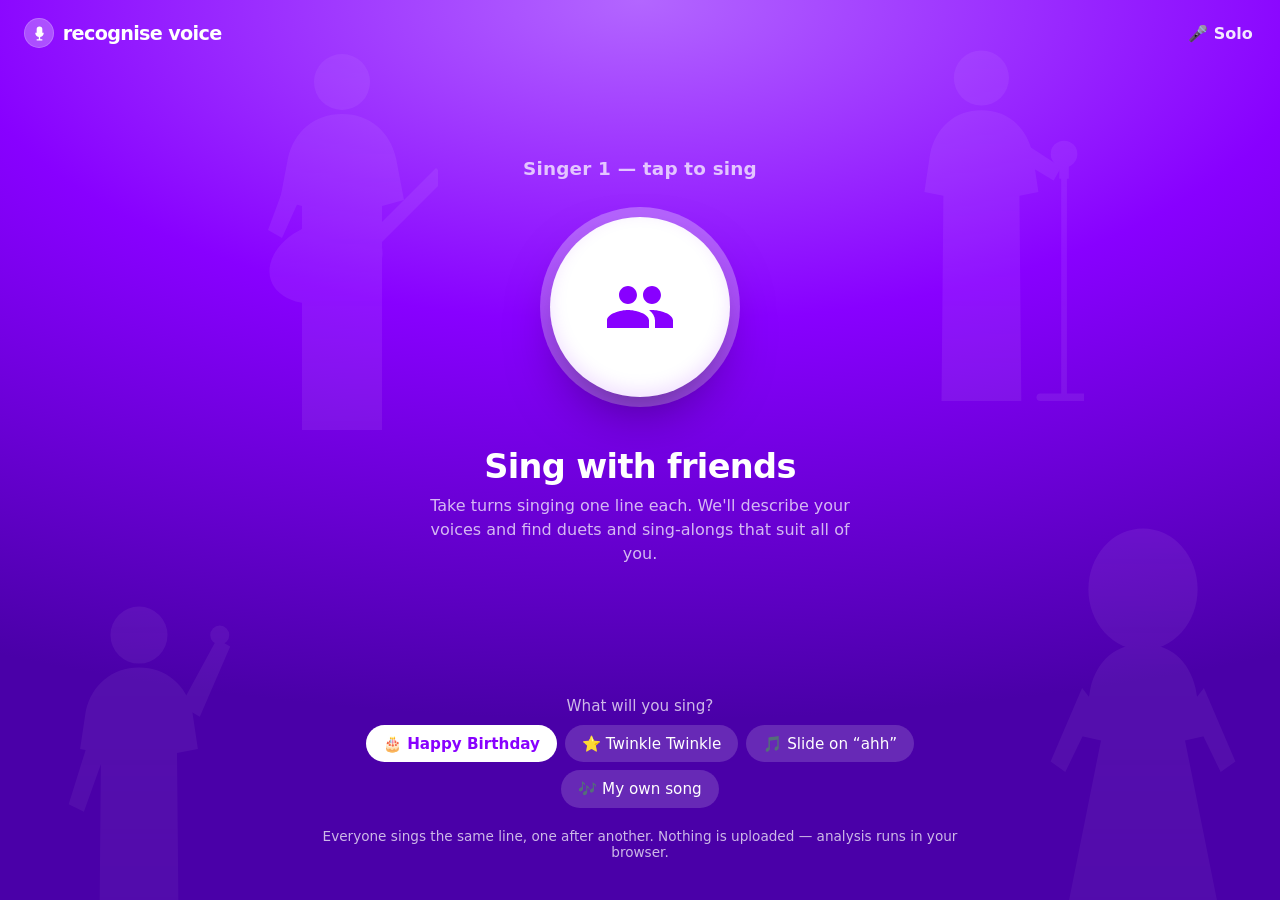
==== friends.html @ d479e7f3 "Sing with friends page, performer silhouettes and landing chat bubbles Add friends.html + friends.js" ====
<!DOCTYPE html>
<html lang="en">
<head>
  <meta charset="UTF-8" />
  <meta name="viewport" content="width=device-width, initial-scale=1.0" />
  <meta name="theme-color" content="#8800ff" />
  <title>Sing with friends — Recognise Voice</title>
  <link rel="icon" href="data:image/svg+xml,%3Csvg xmlns='http://www.w3.org/2000/svg' viewBox='0 0 64 64'%3E%3Ccircle cx='32' cy='32' r='32' fill='%238800ff'/%3E%3Cpath fill='%23fff' d='M32 38a8 8 0 0 0 8-8V18a8 8 0 1 0-16 0v12a8 8 0 0 0 8 8zm12-8a12 12 0 0 1-10 11.83V46h6v4H24v-4h6v-4.17A12 12 0 0 1 20 30h4a8 8 0 0 0 16 0h4z'/%3E%3C/svg%3E" />
  <link rel="stylesheet" href="style.css" />
</head>
<body>

  <!-- ============ INTRO / ROSTER ============ -->
  <section id="screen-intro" class="screen stage">
    <header class="topbar">
      <a class="brand" href="./" aria-label="Recognise Voice — home">
        <span class="logo" aria-hidden="true"><svg viewBox="0 0 24 24" width="17" height="17"><path fill="currentColor" d="M12 15a4 4 0 0 0 4-4V6a4 4 0 1 0-8 0v5a4 4 0 0 0 4 4zm6-4a6 6 0 0 1-5 5.92V20h3v2H8v-2h3v-3.08A6 6 0 0 1 6 11h2a4 4 0 0 0 8 0h2z"/></svg></span>
        <span class="wordmark">recognise voice</span>
      </a>
      <a class="text-btn nav-link" href="./">🎤 Solo</a>
    </header>

    <div class="stage-center">
      <p class="tap-label" id="tap-label">Singer 1 — tap to sing</p>

      <button id="start-btn" class="big-btn" type="button" aria-label="Start singing">
        <span class="ring ring-1"></span>
        <span class="ring ring-2"></span>
        <span class="core">
          <svg viewBox="0 0 24 24" width="72" height="72" aria-hidden="true">
            <path fill="currentColor" d="M16 11c1.66 0 2.99-1.34 2.99-3S17.66 5 16 5s-3 1.34-3 3 1.34 3 3 3zm-8 0c1.66 0 2.99-1.34 2.99-3S9.66 5 8 5 5 6.34 5 8s1.34 3 3 3zm0 2c-2.33 0-7 1.17-7 3.5V19h14v-2.5c0-2.33-4.67-3.5-7-3.5zm8 0c-.29 0-.62.02-.97.05 1.16.84 1.97 1.97 1.97 3.45V19h6v-2.5c0-2.33-4.67-3.5-7-3.5z"/>
          </svg>
        </span>
      </button>

      <h1>Sing with friends</h1>
      <p class="lead">Take turns singing one line each. We'll describe your voices and find duets and sing-alongs that suit all of you.</p>

      <div class="roster" id="roster"></div>
      <button id="finish-btn" class="finish-btn" type="button" hidden>Finish &amp; analyse</button>
    </div>

    <div class="stage-bottom">
      <p class="picker-label">What will you sing?</p>
      <div class="chips" id="prompt-chips">
        <button class="chip selected" data-line="Happy birthday to you, happy birthday to you…">🎂 Happy Birthday</button>
        <button class="chip" data-line="Twinkle, twinkle, little star, how I wonder what you are…">⭐ Twinkle Twinkle</button>
        <button class="chip" data-line="Sing “ahh” — start comfortable, slide up as high as feels easy, then down as low as you can.">🎵 Slide on “ahh”</button>
        <button class="chip" data-line="Sing a line from any song you love.">🎶 My own song</button>
      </div>
      <p class="hint">Everyone sings the same line, one after another. Nothing is uploaded — analysis runs in your browser.</p>
      <p id="unsupported" class="notice" hidden>Your browser doesn't support microphone recording. Try Chrome or Edge.</p>
      <p id="error" class="notice" hidden></p>
    </div>
  </section>

  <!-- ============ RECORD ============ -->
  <section id="screen-record" class="screen stage" hidden>
    <header class="topbar">
      <a class="brand" href="./" aria-label="Recognise Voice — home">
        <span class="logo" aria-hidden="true"><svg viewBox="0 0 24 24" width="17" height="17"><path fill="currentColor" d="M12 15a4 4 0 0 0 4-4V6a4 4 0 1 0-8 0v5a4 4 0 0 0 4 4zm6-4a6 6 0 0 1-5 5.92V20h3v2H8v-2h3v-3.08A6 6 0 0 1 6 11h2a4 4 0 0 0 8 0h2z"/></svg></span>
        <span class="wordmark">recognise voice</span>
      </a>
      <button id="cancel-btn" class="text-btn" type="button">Cancel</button>
    </header>

    <div class="stage-center">
      <p class="tap-label" id="record-label">Singer 1 — listening… tap to finish</p>

      <button id="stop-btn" class="big-btn listening" type="button" aria-label="Stop and save this singer">
        <span class="ring ring-1"></span>
        <span class="ring ring-2"></span>
        <span class="ring ring-3"></span>
        <span class="core">
          <span class="live-note" id="live-note">—</span>
        </span>
      </button>

      <p class="lyric" id="lyric"></p>
      <p class="timer"><span id="elapsed">0.0</span>s · stops at 15s</p>
    </div>
  </section>

  <!-- ============ RESULTS ============ -->
  <section id="screen-results" class="screen results" hidden>
    <div class="results-stage">
      <header class="topbar">
        <a class="brand" href="./" aria-label="Recognise Voice — home">
          <span class="logo" aria-hidden="true"><svg viewBox="0 0 24 24" width="17" height="17"><path fill="currentColor" d="M12 15a4 4 0 0 0 4-4V6a4 4 0 1 0-8 0v5a4 4 0 0 0 4 4zm6-4a6 6 0 0 1-5 5.92V20h3v2H8v-2h3v-3.08A6 6 0 0 1 6 11h2a4 4 0 0 0 8 0h2z"/></svg></span>
          <span class="wordmark">recognise voice</span>
        </a>
        <span class="topbar-actions">
          <button id="add-btn" class="text-btn" type="button">Add a singer</button>
          <button id="again-btn" class="text-btn" type="button">Start over</button>
        </span>
      </header>
      <div class="result-hero">
        <p class="eyebrow">Your voices together</p>
        <h1 id="group-title">—</h1>
        <p id="group-desc" class="lead"></p>
      </div>
    </div>

    <div class="sheet">
      <div class="sheet-inner">

        <section class="block">
          <h2>Your voices</h2>
          <div class="multi-range" id="multi-range"></div>
          <div class="range-labels"><span>C2</span><span>C3</span><span>C4</span><span>C5</span><span>C6</span></div>
          <div class="voice-list" id="voice-list"></div>
        </section>

        <section class="block">
          <h2>How you fit together</h2>
          <div class="fit-list" id="fit-list"></div>
        </section>

        <section class="block" id="duets-block">
          <div class="section-head">
            <h2>Duets for the two of you</h2>
          </div>
          <p class="sub">Tap the artwork for the karaoke version. Each row says who takes which part.</p>
          <div class="chart" id="duets"></div>
        </section>

        <section class="block">
          <div class="section-head">
            <h2 id="group-heading">Sing-alongs for everyone</h2>
          </div>
          <p class="sub">Songs whose melody sits comfortably in all your voices — everyone sings in their own octave.</p>
          <div class="chart" id="group-songs"></div>
        </section>

      </div>
    </div>
  </section>

  <script src="data.js"></script>
  <script src="engine.js"></script>
  <script src="friends.js"></script>
</body>
</html>
---- style.css ----
/*
 * Shazam-style UI in electric violet.
 * Shazam blue is #0088FF (hsl 208 100% 50%); we keep the same
 * saturation/lightness and rotate the hue: #8800FF (hsl 272 100% 50%).
 */
:root {
  --brand: #8800ff;
  --brand-deep: #4a00a8;
  --brand-light: #b366ff;
  --on-brand: #ffffff;
  --on-brand-muted: rgba(255, 255, 255, 0.72);
  --glass: rgba(255, 255, 255, 0.16);
  --glass-strong: rgba(255, 255, 255, 0.28);

  --sheet: #ffffff;
  --sheet-alt: #f4f0fb;
  --text: #17102b;
  --muted: #6d6486;
  --line: #e7e1f3;

  --spotify: #1db954;
  --youtube: #ff0033;
  --karaoke: #ffb400;
}

* { box-sizing: border-box; }

/* Screens are toggled with the hidden attribute; make sure it beats display rules below. */
[hidden] { display: none !important; }

html, body { margin: 0; min-height: 100%; }

body {
  font-family: -apple-system, BlinkMacSystemFont, "Segoe UI", Roboto, Inter, system-ui, sans-serif;
  color: var(--text);
  background: var(--brand);
  -webkit-font-smoothing: antialiased;
}

button { font: inherit; }

/* ---------- Stage (intro + record) ---------- */

.stage {
  min-height: 100vh;
  min-height: 100dvh;
  display: flex;
  flex-direction: column;
  color: var(--on-brand);
  background: radial-gradient(120% 80% at 50% 0%, var(--brand-light) 0%, var(--brand) 45%, var(--brand-deep) 100%);
  text-align: center;
}

.topbar {
  display: flex;
  justify-content: space-between;
  align-items: center;
  padding: 1.1rem 1.5rem;
}

.brand {
  display: inline-flex;
  align-items: center;
  gap: 0.55rem;
  color: var(--on-brand);
  text-decoration: none;
}

.brand .logo {
  width: 30px;
  height: 30px;
  border-radius: 50%;
  display: grid;
  place-items: center;
  background: var(--glass-strong);
  color: var(--on-brand);
  box-shadow: inset 0 0 0 1px rgba(255, 255, 255, 0.18);
}

.brand .wordmark {
  font-size: 1.2rem;
  font-weight: 900;
  letter-spacing: -0.035em;
  line-height: 1;
}

.text-btn {
  background: none;
  border: none;
  color: var(--on-brand);
  font-weight: 600;
  cursor: pointer;
  opacity: 0.9;
  padding: 0.4rem 0.2rem;
}

.text-btn:hover { opacity: 1; text-decoration: underline; }

.stage-center {
  flex: 1;
  display: flex;
  flex-direction: column;
  align-items: center;
  justify-content: center;
  padding: 1rem 1.5rem 2rem;
}

.tap-label {
  margin: 0 0 1.75rem;
  font-size: 1.15rem;
  font-weight: 600;
  color: var(--on-brand-muted);
  letter-spacing: 0.01em;
}

.stage h1 {
  margin: 2.5rem 0 0.5rem;
  font-size: clamp(1.6rem, 4vw, 2.1rem);
  font-weight: 800;
  letter-spacing: -0.02em;
}

.lead {
  margin: 0;
  max-width: 44ch;
  color: var(--on-brand-muted);
  font-size: 1rem;
  line-height: 1.5;
}

/* The big Shazam-style button */

.big-btn {
  position: relative;
  width: 200px;
  height: 200px;
  border: none;
  border-radius: 50%;
  background: transparent;
  cursor: pointer;
  padding: 0;
  display: grid;
  place-items: center;
  -webkit-tap-highlight-color: transparent;
}

.big-btn .core {
  position: relative;
  z-index: 2;
  width: 180px;
  height: 180px;
  border-radius: 50%;
  display: grid;
  place-items: center;
  color: var(--brand);
  background: var(--on-brand);
  box-shadow: 0 25px 60px -20px rgba(0, 0, 0, 0.55), inset 0 -6px 18px rgba(136, 0, 255, 0.12);
  transition: transform 0.15s ease;
}

.big-btn:hover .core { transform: scale(1.03); }
.big-btn:active .core { transform: scale(0.97); }
.big-btn:disabled { cursor: not-allowed; opacity: 0.6; }

.ring {
  position: absolute;
  inset: 0;
  border-radius: 50%;
  background: var(--glass);
  animation: breathe 2.6s ease-in-out infinite;
}

.ring-2 { animation-delay: 0.8s; }
.ring-3 { animation-delay: 1.6s; }

@keyframes breathe {
  0%, 100% { transform: scale(1); opacity: 0.9; }
  50% { transform: scale(1.18); opacity: 0.35; }
}

/* listening state: rings ripple outwards, core glows with volume */

.big-btn.listening .ring {
  animation: ripple 2.4s ease-out infinite;
  opacity: 0;
}

.big-btn.listening .ring-2 { animation-delay: 0.8s; }
.big-btn.listening .ring-3 { animation-delay: 1.6s; }

@keyframes ripple {
  0%   { transform: scale(0.95); opacity: 0.55; }
  100% { transform: scale(2.1); opacity: 0; }
}

.big-btn.listening .core {
  transform: scale(var(--pulse, 1));
  transition: transform 0.08s linear;
}

.live-note {
  font-size: 3.4rem;
  font-weight: 800;
  letter-spacing: -0.03em;
  color: var(--brand);
}

.lyric {
  margin: 2.5rem auto 0.5rem;
  max-width: 46ch;
  font-size: 1.1rem;
  font-style: italic;
  color: var(--on-brand-muted);
}

.timer { margin: 0; color: var(--on-brand-muted); font-variant-numeric: tabular-nums; }

/* bottom of intro stage */

.stage-bottom {
  padding: 0 1.5rem 2.5rem;
  max-width: 720px;
  margin: 0 auto;
  width: 100%;
}

.picker-label { margin: 0 0 0.6rem; color: var(--on-brand-muted); font-size: 0.95rem; }

.chips { display: flex; flex-wrap: wrap; gap: 0.5rem; justify-content: center; }

.chip {
  padding: 0.55rem 1rem;
  border-radius: 999px;
  border: 1px solid transparent;
  background: var(--glass);
  color: var(--on-brand);
  font-size: 0.95rem;
  cursor: pointer;
  transition: background 0.15s;
}

.chip:hover { background: var(--glass-strong); }
.chip.selected { background: var(--on-brand); color: var(--brand); font-weight: 700; }

.chips.dark { justify-content: flex-start; }
.chips.dark .chip { background: var(--sheet-alt); color: var(--text); cursor: default; }
.chips.dark .chip.selected { background: var(--brand); color: var(--on-brand); }

.hint { margin: 1.25rem 0 0; color: var(--on-brand-muted); font-size: 0.85rem; }

.notice {
  margin: 1rem auto 0;
  padding: 0.85rem 1rem;
  max-width: 52ch;
  background: rgba(255, 255, 255, 0.92);
  color: #a8003f;
  border-radius: 12px;
  font-weight: 600;
}

/* ---------- Results ---------- */

.results {
  min-height: 100vh;
  background: var(--sheet);
}

.results-stage {
  color: var(--on-brand);
  background: radial-gradient(120% 90% at 50% 0%, var(--brand-light) 0%, var(--brand) 45%, var(--brand-deep) 100%);
  padding-bottom: 4rem;
}

.result-hero {
  text-align: center;
  padding: 1rem 1.5rem 0;
}

.eyebrow {
  margin: 0 0 0.35rem;
  font-size: 0.75rem;
  font-weight: 700;
  letter-spacing: 0.14em;
  text-transform: uppercase;
  color: var(--on-brand-muted);
}

.result-hero h1 {
  margin: 0 0 0.6rem;
  font-size: clamp(2.4rem, 7vw, 3.6rem);
  font-weight: 800;
  letter-spacing: -0.03em;
}

.result-hero .lead { margin: 0 auto; }

.sheet {
  position: relative;
  margin-top: -2.25rem;
  background: var(--sheet);
  border-radius: 28px 28px 0 0;
  box-shadow: 0 -20px 50px -30px rgba(0, 0, 0, 0.5);
  animation: sheet-up 0.4s cubic-bezier(0.2, 0.8, 0.2, 1);
}

@keyframes sheet-up {
  from { transform: translateY(40px); opacity: 0; }
  to { transform: none; opacity: 1; }
}

.sheet-inner {
  width: min(880px, 100%);
  margin: 0 auto;
  padding: 2rem 1.5rem 5rem;
}

.block { margin-bottom: 2.75rem; }
.block h2 { margin: 0 0 1rem; font-size: 1.25rem; font-weight: 800; letter-spacing: -0.01em; }
.sub { margin: -0.5rem 0 1rem; color: var(--muted); font-size: 0.9rem; }

/* range */

.range-bar {
  position: relative;
  height: 14px;
  margin: 0.25rem 0 0.35rem;
  background: var(--sheet-alt);
  border-radius: 999px;
}

.range-fill {
  position: absolute;
  top: 0;
  bottom: 0;
  border-radius: 999px;
  background: linear-gradient(90deg, var(--brand-light), var(--brand));
}

.range-marker {
  position: absolute;
  top: -4px;
  width: 4px;
  height: 22px;
  border-radius: 2px;
  background: var(--text);
  transform: translateX(-50%);
}

.range-labels {
  display: flex;
  justify-content: space-between;
  font-size: 0.75rem;
  color: var(--muted);
}

.stats {
  display: grid;
  grid-template-columns: repeat(auto-fit, minmax(140px, 1fr));
  gap: 0.75rem;
  margin: 1.5rem 0 0;
}

.stats div { padding: 0.85rem 1rem; background: var(--sheet-alt); border-radius: 14px; }
.stats dt { font-size: 0.72rem; color: var(--muted); text-transform: uppercase; letter-spacing: 0.08em; font-weight: 700; }
.stats dd { margin: 0.25rem 0 0; font-size: 1.1rem; font-weight: 800; text-transform: capitalize; }

/* singers — Shazam-style 3D coverflow carousel */

.carousel-band {
  --card-w: 300px;
  position: relative;
  overflow: hidden;
  border-radius: 26px;
  padding: 1rem 0 1.1rem;
  color: var(--on-brand);
  background:
    radial-gradient(90% 70% at 15% 10%, rgba(255, 255, 255, 0.18), transparent 60%),
    linear-gradient(160deg, #5b2a8a 0%, #8a3d7a 45%, #c8506a 100%);
  user-select: none;
}

.carousel {
  position: relative;
  min-height: calc(var(--card-w) + 200px); /* real height is set from the card in layoutCarousel() */
  perspective: 1400px;
  touch-action: pan-y;
  cursor: grab;
}

.carousel:active { cursor: grabbing; }

.cf-item {
  position: absolute;
  top: 0;
  left: 50%;
  width: var(--card-w);
  margin-left: calc(var(--card-w) / -2);
  transform-style: preserve-3d;
  transition: transform 0.55s cubic-bezier(0.2, 0.8, 0.2, 1), opacity 0.45s ease, filter 0.45s ease;
  cursor: pointer;
}

.cf-item.active { cursor: default; }

.cf-label {
  height: 60px;
  text-align: center;
  display: flex;
  flex-direction: column;
  justify-content: flex-end;
  padding-bottom: 0.55rem;
}

.cf-label h3 {
  margin: 0;
  font-size: 0.95rem;
  font-weight: 800;
  letter-spacing: -0.01em;
  opacity: 0.75;
  transition: font-size 0.4s, opacity 0.4s;
}

.cf-label p {
  margin: 0.1rem 0 0;
  font-size: 0.8rem;
  opacity: 0.65;
}

.cf-item.active .cf-label h3 { font-size: 1.3rem; opacity: 1; }
.cf-item.active .cf-label p { font-size: 0.9rem; opacity: 0.85; }

.cf-card {
  position: relative;
  padding: 0.7rem 0.7rem 0.85rem;
  border-radius: 22px;
  background: rgba(60, 40, 70, 0.55);
  backdrop-filter: blur(12px);
  -webkit-backdrop-filter: blur(12px);
  box-shadow: 0 30px 60px -25px rgba(0, 0, 0, 0.6);
}

.cf-art {
  position: relative;
  aspect-ratio: 1;
  border-radius: 18px;
  display: grid;
  place-items: center;
  overflow: hidden;
  background: #fff;
}

.cf-art .cover {
  position: absolute;
  inset: 0;
  background: linear-gradient(135deg, var(--c1), var(--c2));
}

.cf-art .cover::after {
  /* faint waveform bars so the tile reads as "music" */
  content: "";
  position: absolute;
  inset: 0;
  background: repeating-linear-gradient(90deg, rgba(255, 255, 255, 0.18) 0 6px, transparent 6px 16px);
  mask: linear-gradient(to top, rgba(0, 0, 0, 0.9) 20%, transparent 65%);
  -webkit-mask: linear-gradient(to top, rgba(0, 0, 0, 0.9) 20%, transparent 65%);
}

.cf-art .initials {
  position: relative;
  font-size: calc(var(--card-w) * 0.34);
  font-weight: 900;
  letter-spacing: -0.04em;
  color: rgba(255, 255, 255, 0.95);
  text-shadow: 0 12px 40px rgba(0, 0, 0, 0.35);
}

.cf-name {
  margin: 0.7rem 0 0;
  font-size: min(1.45rem, calc(var(--card-w) * 0.078));
  font-weight: 800;
  letter-spacing: -0.02em;
  line-height: 1.15;
  white-space: nowrap;
  overflow: hidden;
  text-overflow: ellipsis;
}

.cf-type {
  margin: 0.15rem 0 0;
  font-size: 0.95rem;
  opacity: 0.8;
}

.cf-sub {
  margin: 0.35rem 0 0;
  font-size: 0.78rem;
  opacity: 0.6;
}

.cf-share {
  position: absolute;
  right: 1.1rem;
  top: 1.1rem;
  width: 36px;
  height: 36px;
  background: rgba(0, 0, 0, 0.35) !important;
  backdrop-filter: blur(6px);
  border-radius: 50%;
  border: none;
  background: rgba(255, 255, 255, 0.16);
  color: var(--on-brand);
  display: grid;
  place-items: center;
  cursor: pointer;
}

.cf-share:hover { background: rgba(255, 255, 255, 0.28); }

.cf-scores {
  display: grid;
  grid-template-columns: repeat(3, 1fr);
  gap: 0.3rem;
  margin-top: 0.55rem;
  padding-top: 0.5rem;
  border-top: 1px solid rgba(255, 255, 255, 0.15);
  font-size: 0.72rem;
  opacity: 0.75;
  text-align: center;
}

.cf-scores b {
  display: block;
  font-size: 0.92rem;
  font-weight: 800;
  opacity: 1;
  margin-bottom: 0.1rem;
}

.dots {
  display: flex;
  justify-content: center;
  gap: 0.5rem;
  margin-top: 0.2rem;
}

.dot {
  width: 9px;
  height: 9px;
  border-radius: 50%;
  border: none;
  padding: 0;
  background: rgba(255, 255, 255, 0.35);
  cursor: pointer;
  transition: background 0.2s, transform 0.2s;
}

.dot.active { background: #fff; transform: scale(1.25); }

.carousel-detail {
  max-width: 520px;
  margin: 0.9rem auto 0;
  padding: 0 1.25rem;
  text-align: center;
}

.carousel-detail p { margin: 0 0 0.6rem; opacity: 0.85; line-height: 1.45; font-size: 0.92rem; }

.mini-range { position: relative; height: 8px; border-radius: 999px; background: rgba(255, 255, 255, 0.18); }
.mini-range .range-fill { border-radius: 999px; }
.mini-range .singer { background: rgba(255, 255, 255, 0.55); }
.mini-range .user { height: 50%; top: 25%; background: linear-gradient(90deg, #ffd166, #ff7b9c); }

.range-key { margin: 0.35rem 0 0; font-size: 0.75rem; opacity: 0.65; }

.tag-row { display: flex; flex-wrap: wrap; gap: 0.35rem; justify-content: center; }
.tag { font-size: 0.75rem; padding: 0.25rem 0.65rem; border-radius: 999px; background: rgba(255, 255, 255, 0.16); color: var(--on-brand); }

/* songs */

.song-list { display: grid; gap: 0.75rem; }

.song-card {
  display: grid;
  grid-template-columns: 1fr auto;
  gap: 0.75rem 1rem;
  align-items: center;
  padding: 1rem 1.15rem;
  background: var(--sheet-alt);
  border-radius: 16px;
  animation: fade-in 0.25s ease;
}

.song-card.featured {
  background: linear-gradient(135deg, #fff5d6, #f4e6ff);
  border: 1px solid #ffe08a;
}

@keyframes fade-in { from { opacity: 0; transform: translateY(4px); } to { opacity: 1; transform: none; } }

.song-title { font-weight: 800; font-size: 1.05rem; }
.song-meta { color: var(--muted); font-size: 0.85rem; margin-top: 0.15rem; }

.unmatch {
  width: 34px;
  height: 34px;
  border-radius: 50%;
  border: 1px solid var(--line);
  background: #fff;
  color: var(--muted);
  cursor: pointer;
  font-size: 1rem;
}

.unmatch:hover { border-color: var(--youtube); color: var(--youtube); }

.links {
  grid-column: 1 / -1;
  display: flex;
  flex-wrap: wrap;
  gap: 0.5rem;
}

.link-btn {
  display: inline-flex;
  align-items: center;
  gap: 0.4rem;
  padding: 0.5rem 0.9rem;
  border-radius: 999px;
  font-size: 0.85rem;
  font-weight: 700;
  text-decoration: none;
  color: #fff;
}

.link-btn.spotify { background: var(--spotify); }
.link-btn.youtube { background: var(--youtube); }
.link-btn.karaoke { background: var(--karaoke); color: var(--text); }
.link-btn.big { padding: 0.75rem 1.25rem; font-size: 0.95rem; }
.link-btn.small { padding: 0.45rem 0.75rem; font-size: 0.78rem; font-weight: 700; white-space: nowrap; }
.link-btn:hover { filter: brightness(1.07); }

.song-actions { display: flex; gap: 0.6rem; margin-top: 1rem; flex-wrap: wrap; }

.pill-btn {
  padding: 0.6rem 1.15rem;
  border-radius: 999px;
  border: none;
  background: var(--brand);
  color: var(--on-brand);
  font-weight: 700;
  cursor: pointer;
}

.pill-btn.subtle { background: var(--sheet-alt); color: var(--text); }
.pill-btn:hover { filter: brightness(1.07); }

.empty { color: var(--muted); padding: 1rem; text-align: center; }

@media (max-width: 480px) {
  .big-btn { width: 170px; height: 170px; }
  .big-btn .core { width: 152px; height: 152px; }
  .live-note { font-size: 2.8rem; }
}

/* ---------- vocal fingerprint ---------- */

.dim-grid {
  display: grid;
  grid-template-columns: repeat(4, 1fr);
  gap: 0.7rem;
  margin-bottom: 1.25rem;
}

@media (max-width: 640px) {
  .dim-grid { grid-template-columns: repeat(2, 1fr); }
}

.dim-card {
  background: var(--sheet-alt);
  border-radius: 16px;
  padding: 0.9rem 1rem;
  min-height: 108px;
}

.dim-key {
  font-size: 0.72rem;
  font-weight: 800;
  letter-spacing: 0.08em;
  text-transform: uppercase;
  color: var(--brand);
}

.dim-val {
  margin-top: 0.35rem;
  font-weight: 800;
  font-size: 1rem;
  line-height: 1.3;
  overflow-wrap: anywhere;
}

.dim-hint { margin-top: 0.3rem; font-size: 0.75rem; color: var(--muted); }

.fp-list { margin: 0; }

.fp-row {
  display: grid;
  grid-template-columns: 150px 1fr;
  gap: 0.75rem;
  padding: 0.7rem 0;
  border-top: 1px solid var(--line);
}

.fp-row:last-child { border-bottom: 1px solid var(--line); }

@media (max-width: 560px) {
  .fp-row { grid-template-columns: 1fr; gap: 0.2rem; }
}

.fp-row dt {
  display: flex;
  align-items: center;
  gap: 0.5rem;
  font-weight: 800;
  font-size: 0.9rem;
}

.fp-row dd { margin: 0; color: var(--text); font-size: 0.92rem; line-height: 1.5; }
.fp-row.unmeasured dd, .fp-row.unmeasured dt { color: var(--muted); }

.conf {
  flex: none;
  width: 10px;
  height: 10px;
  border-radius: 50%;
  border: 2px solid transparent;
}

.conf-high { background: #16a34a; }
.conf-mid { background: #f59e0b; }
.conf-low { background: #ef4444; }
.conf-none { background: transparent; border-color: #c7c2d3; }

.distinguish { margin-top: 1.25rem; }
.distinguish h3 { margin: 0 0 0.5rem; font-size: 1rem; }
.distinguish ul { margin: 0; padding-left: 1.2rem; color: var(--text); font-size: 0.92rem; line-height: 1.6; }

details.raw { margin-top: 1.25rem; }
details.raw summary { cursor: pointer; font-weight: 700; color: var(--muted); font-size: 0.9rem; }
details.raw pre {
  margin-top: 0.75rem;
  max-height: 360px;
  overflow: auto;
  background: #1c1530;
  color: #e9e3f7;
  border-radius: 14px;
  padding: 1rem;
  font-size: 0.75rem;
  line-height: 1.45;
}
details.raw .pill-btn { margin-top: 0.75rem; }

/* closest match by dimension */

.dm-title { margin: 1.25rem 0 0.5rem; font-size: 1rem; }

.dim-matches { display: grid; gap: 0.4rem; }

.dm-row {
  display: grid;
  grid-template-columns: 150px 1fr;
  gap: 0.25rem 0.75rem;
  padding: 0.6rem 0.9rem;
  background: var(--sheet-alt);
  border-radius: 12px;
  font-size: 0.9rem;
}

@media (max-width: 560px) {
  .dm-row { grid-template-columns: 1fr; }
}

.dm-label { font-weight: 800; }
.dm-val { font-weight: 700; }
.dm-why { grid-column: 2; color: var(--muted); font-size: 0.8rem; }

@media (max-width: 560px) {
  .dm-why { grid-column: 1; }
}

.dm-reasons { font-size: 0.8rem !important; opacity: 0.7; margin: 0 0 0.35rem !important; }

/* ---------- songs chart (Shazam Top 200 style) ---------- */

.section-head {
  display: flex;
  align-items: baseline;
  justify-content: space-between;
  gap: 1rem;
  padding-bottom: 0.6rem;
  border-bottom: 1px solid var(--line);
  margin-bottom: 0.4rem;
}

.section-head h2 { margin: 0; }

.see-all {
  border: none;
  background: none;
  color: var(--brand);
  font-weight: 800;
  font-size: 0.85rem;
  letter-spacing: 0.06em;
  text-transform: uppercase;
  cursor: pointer;
  padding: 0.25rem 0;
}

.see-all span { font-size: 1.1rem; line-height: 0; }

.chart {
  display: grid;
  grid-template-columns: 1fr;
  column-gap: 2.5rem;
}

@media (min-width: 820px) {
  .chart { grid-template-columns: 1fr 1fr; }
}

.chart-row {
  display: grid;
  grid-template-columns: 1.4rem 64px minmax(0, 1fr) auto;
  align-items: center;
  gap: 0.75rem;
  padding: 0.85rem 0;
  border-bottom: 1px solid var(--line);
}

.rank {
  font-weight: 800;
  font-size: 1.15rem;
  text-align: center;
  color: var(--text);
}

.chart-art {
  position: relative;
  width: 64px;
  height: 64px;
  border-radius: 10px;
  overflow: hidden;
  display: grid;
  place-items: center;
}

.chart-initials {
  font-weight: 900;
  color: rgba(255, 255, 255, 0.9);
  font-size: 1.25rem;
  letter-spacing: -0.03em;
}

.play-overlay {
  position: absolute;
  inset: 0;
  display: grid;
  place-items: center;
  color: #fff;
  text-decoration: none;
}

.play-overlay::before {
  content: "";
  position: absolute;
  width: 34px;
  height: 34px;
  border-radius: 50%;
  background: rgba(0, 0, 0, 0.55);
  transition: transform 0.15s ease, background 0.15s ease;
}

.play-overlay svg { position: relative; }
.play-overlay:hover::before { transform: scale(1.1); background: var(--brand); }

.chart-info { min-width: 0; }
.chart-info .song-title,
.chart-info .song-meta {
  display: -webkit-box;
  -webkit-line-clamp: 2;
  -webkit-box-orient: vertical;
  overflow: hidden;
  line-height: 1.25;
}

.chart-info .song-title { font-weight: 800; font-size: 1rem; }
.chart-info .song-meta { color: var(--muted); font-size: 0.85rem; margin-top: 0.15rem; -webkit-line-clamp: 1; }

.chart-actions { display: flex; gap: 0.3rem; align-items: center; }

.icon-btn {
  width: 32px;
  height: 32px;
  border-radius: 50%;
  border: 1px solid var(--line);
  background: #fff;
  color: var(--muted);
  display: grid;
  place-items: center;
  cursor: pointer;
  text-decoration: none;
  font-size: 0.85rem;
  transition: background 0.15s, color 0.15s, border-color 0.15s;
}

.icon-btn:hover { color: var(--text); border-color: var(--muted); }
.icon-btn.spotify { color: #1db954; }
.icon-btn.youtube { color: #ff0000; }
.icon-btn.spotify:hover { background: #1db954; color: #fff; border-color: #1db954; }
.icon-btn.youtube:hover { background: #ff0000; color: #fff; border-color: #ff0000; }
.icon-btn.unmatch:hover { background: #fee2e2; color: #b91c1c; border-color: #fecaca; }

.pager { display: flex; align-items: center; gap: 0.5rem; }

.pager-btn {
  width: 38px;
  height: 38px;
  border-radius: 50%;
  border: none;
  background: var(--brand);
  color: var(--on-brand);
  font-size: 1.4rem;
  line-height: 1;
  cursor: pointer;
}

.pager-btn:disabled { background: #d9d4e6; cursor: default; }
.pager-label { font-size: 0.85rem; color: var(--muted); min-width: 3.5rem; text-align: center; }

/* replay */

.replay-btn {
  margin-top: 1.1rem;
  display: inline-flex;
  align-items: center;
  gap: 0.5rem;
  padding: 0.65rem 1.25rem;
  border: none;
  border-radius: 999px;
  background: var(--glass-strong);
  color: var(--on-brand);
  font-weight: 700;
  cursor: pointer;
  transition: background 0.15s;
}

.replay-btn:hover { background: rgba(255, 255, 255, 0.4); }
.replay-btn svg { flex: none; }

/* Actions sit under the title so the title always keeps full width. */
.chart-row {
  grid-template-columns: 1.4rem 64px minmax(0, 1fr);
  grid-template-rows: auto auto;
  row-gap: 0.45rem;
}

.chart-row .rank,
.chart-row .chart-art { grid-row: 1 / span 2; }
.chart-row .chart-info { grid-column: 3; align-self: end; }
.chart-row .chart-actions { grid-column: 3; align-self: start; }

/* ---------- faint performer silhouettes behind the violet stages ---------- */

.stage,
.results-stage {
  position: relative;
  isolation: isolate;
}

.stage::before,
.results-stage::before {
  content: "";
  position: absolute;
  inset: 0;
  z-index: 0;
  pointer-events: none;
  opacity: 0.075;
  background-repeat: no-repeat;
  background-image:
    url("data:image/svg+xml,%3Csvg xmlns=%22http://www.w3.org/2000/svg%22 width=%22200%22 height=%22400%22 viewBox=%220 0 200 400%22%3E%3Cg fill=%22%23fff%22%3E%3Ccircle cx=%22100%22 cy=%2258%22 r=%2230%22/%3E%3Cpath d=%22M100 92c-28 0-50 18-56 46l-6 40 22 4-2 218h84l-2-218 22-4-6-40c-6-28-28-46-56-46z%22/%3E%3Cpath d=%22M56 140l-30 96 16 8 30-84z%22/%3E%3Cpath d=%22M144 132l38-70 14 8-32 74z%22/%3E%3Ccircle cx=%22185%22 cy=%2258%22 r=%2210%22/%3E%3C/g%3E%3C/svg%3E"),
    url("data:image/svg+xml,%3Csvg xmlns=%22http://www.w3.org/2000/svg%22 width=%22200%22 height=%22400%22 viewBox=%220 0 200 400%22%3E%3Cg fill=%22%23fff%22%3E%3Cellipse cx=%22100%22 cy=%2266%22 rx=%2252%22 ry=%2258%22/%3E%3Cpath d=%22M100 118c-26 0-44 16-50 42l-8 46 18 4-38 190h156l-38-190 18-4-8-46c-6-26-24-42-50-42z%22/%3E%3Cpath d=%22M42 160l-30 70 14 10 30-62z%22/%3E%3Cpath d=%22M158 160l30 70-14 10-30-62z%22/%3E%3C/g%3E%3C/svg%3E"),
    url("data:image/svg+xml,%3Csvg xmlns=%22http://www.w3.org/2000/svg%22 width=%22200%22 height=%22400%22 viewBox=%220 0 200 400%22%3E%3Cg fill=%22%23fff%22%3E%3Ccircle cx=%22104%22 cy=%2252%22 r=%2228%22/%3E%3Cpath d=%22M104 84c-28 0-48 18-54 44l-8 42 22 6 0 224h80l0-224 22-6-8-42c-6-26-26-44-54-44z%22/%3E%3Cellipse cx=%2288%22 cy=%22232%22 rx=%2258%22 ry=%2240%22 transform=%22rotate%28-18 88 232%29%22/%3E%3Cpath d=%22M128 208l70-70 10 10-70 70z%22/%3E%3Cpath d=%22M56 130l-26 70 14 8 26-58z%22/%3E%3C/g%3E%3C/svg%3E"),
    url("data:image/svg+xml,%3Csvg xmlns=%22http://www.w3.org/2000/svg%22 width=%22200%22 height=%22400%22 viewBox=%220 0 200 400%22%3E%3Cg fill=%22%23fff%22%3E%3Ccircle cx=%2292%22 cy=%2260%22 r=%2229%22/%3E%3Cpath d=%22M92 94c-28 0-48 18-54 46l-6 40 20 4-2 216h84l-2-216 20-4-6-40c-6-28-26-46-54-46z%22/%3E%3Cpath d=%22M136 128l40 26-8 14-40-24z%22/%3E%3Crect x=%22176%22 y=%22150%22 width=%226%22 height=%22250%22/%3E%3Crect x=%22150%22 y=%22392%22 width=%2258%22 height=%228%22 rx=%224%22/%3E%3Ccircle cx=%22179%22 cy=%22140%22 r=%2214%22/%3E%3Crect x=%22174%22 y=%22150%22 width=%2210%22 height=%2216%22/%3E%3C/g%3E%3C/svg%3E");
  background-size: 190px 380px, 210px 420px, 200px 400px, 190px 380px;
  background-position: left 4% bottom -60px, right 3% bottom -40px, left 22% top 6%, right 18% top 4%;
  mask-image: linear-gradient(to bottom, rgba(0, 0, 0, 0.7), rgba(0, 0, 0, 1) 40%, rgba(0, 0, 0, 0.6));
  -webkit-mask-image: linear-gradient(to bottom, rgba(0, 0, 0, 0.7), rgba(0, 0, 0, 1) 40%, rgba(0, 0, 0, 0.6));
}

.results-stage::before {
  background-position: left 2% bottom -120px, right 2% bottom -110px, left -40px top -200px, right -40px top -200px;
}

.stage > *,
.results-stage > * {
  position: relative;
  z-index: 1;
}

@media (max-width: 640px) {
  .stage::before,
  .results-stage::before {
    background-size: 150px 300px, 165px 330px, 0 0, 0 0;
    background-position: left -30px bottom -40px, right -30px bottom -30px, 0 0, 0 0;
  }
}

/* landing-page chat bubbles */

.bubbles { position: absolute; inset: 0; pointer-events: none; z-index: 1; }

.bubble {
  position: absolute;
  max-width: 200px;
  padding: 0.55rem 0.85rem;
  border-radius: 16px;
  background: rgba(255, 255, 255, 0.16);
  color: var(--on-brand);
  font-size: 0.85rem;
  font-weight: 600;
  line-height: 1.3;
  backdrop-filter: blur(6px);
  -webkit-backdrop-filter: blur(6px);
  box-shadow: 0 10px 30px -18px rgba(0, 0, 0, 0.6);
  animation: bob 6s ease-in-out infinite;
}

.bubble::after {
  content: "";
  position: absolute;
  bottom: -6px;
  width: 12px;
  height: 12px;
  background: inherit;
  transform: rotate(45deg);
  border-radius: 2px;
}

.bubble.left::after { left: 16px; }
.bubble.right::after { right: 16px; }
.bubble.b1 { left: 7%; top: 21%; }
.bubble.b2 { right: 8%; top: 27%; animation-delay: -2s; }
.bubble.b3 { left: 12%; top: 64%; animation-delay: -4s; }
.bubble.b4 { right: 11%; top: 60%; animation-delay: -1s; }

@keyframes bob {
  0%, 100% { transform: translateY(0); }
  50% { transform: translateY(-8px); }
}

@media (max-width: 900px) {
  .bubble { font-size: 0.78rem; max-width: 150px; }
  .bubble.b1 { left: 3%; top: 13%; }
  .bubble.b2 { right: 3%; top: 19%; }
  .bubble.b3, .bubble.b4 { display: none; }
}

/* ---------- navigation ---------- */

.nav-link { text-decoration: none; }
.topbar-actions { display: inline-flex; gap: 0.9rem; align-items: center; }

/* ---------- Sing with friends ---------- */

.roster {
  display: grid;
  gap: 0.5rem;
  width: min(520px, 100%);
  margin: 1.5rem auto 0;
  text-align: left;
}

.roster-card {
  display: grid;
  grid-template-columns: 14px minmax(0, 1fr) auto;
  align-items: center;
  gap: 0.75rem;
  padding: 0.7rem 0.9rem;
  border-radius: 14px;
  background: var(--glass);
}

.roster-dot { width: 14px; height: 14px; border-radius: 50%; background: var(--singer-colour, #fff); }

.roster-name {
  width: 100%;
  border: none;
  background: transparent;
  color: var(--on-brand);
  font: inherit;
  font-weight: 800;
  padding: 0;
  border-bottom: 1px dashed rgba(255, 255, 255, 0.35);
}

.roster-name:focus { outline: none; border-bottom-color: #fff; }
.roster-meta { font-size: 0.82rem; color: var(--on-brand-muted); margin-top: 0.15rem; }
.roster-actions { display: flex; gap: 0.3rem; }

.roster-btn {
  width: 32px;
  height: 32px;
  border-radius: 50%;
  border: none;
  background: var(--glass-strong);
  color: var(--on-brand);
  cursor: pointer;
  display: grid;
  place-items: center;
}

.roster-btn:hover { background: rgba(255, 255, 255, 0.4); }

.finish-btn {
  margin-top: 1.25rem;
  padding: 0.8rem 1.6rem;
  border: none;
  border-radius: 999px;
  background: var(--on-brand);
  color: var(--brand);
  font-weight: 800;
  font-size: 1rem;
  cursor: pointer;
  box-shadow: 0 15px 35px -15px rgba(0, 0, 0, 0.5);
}

.finish-btn:disabled { opacity: 0.45; cursor: default; }

/* combined range bar: one layered lane per singer */

.multi-range { display: grid; gap: 6px; margin: 0.25rem 0 0.35rem; }
.multi-range .lane { position: relative; height: 12px; border-radius: 999px; background: var(--sheet-alt); }
.multi-range .lane .range-fill { background: var(--singer-colour, var(--brand)); }
.multi-range .lane .range-marker { background: var(--text); }

.voice-list { display: grid; gap: 0.7rem; margin-top: 1rem; }

.voice-card {
  display: grid;
  grid-template-columns: 44px minmax(0, 1fr) auto;
  gap: 0.85rem;
  align-items: start;
  padding: 0.9rem 1rem;
  border-radius: 16px;
  background: var(--sheet-alt);
}

.voice-avatar {
  width: 44px;
  height: 44px;
  border-radius: 50%;
  display: grid;
  place-items: center;
  font-weight: 800;
  color: #fff;
  background: var(--singer-colour, var(--brand));
  text-shadow: 0 1px 2px rgba(0, 0, 0, 0.25);
}

.voice-card h3 { margin: 0; font-size: 1rem; }
.voice-card .voice-type { color: var(--brand); font-weight: 700; font-size: 0.85rem; }
.voice-card p { margin: 0.35rem 0 0; font-size: 0.9rem; line-height: 1.45; color: var(--text); }

.voice-replay {
  width: 36px;
  height: 36px;
  border-radius: 50%;
  border: 1px solid var(--line);
  background: #fff;
  color: var(--brand);
  cursor: pointer;
  display: grid;
  place-items: center;
}

.fit-list { display: grid; gap: 0.5rem; }

.fit-row {
  display: grid;
  grid-template-columns: 28px minmax(0, 1fr);
  gap: 0.75rem;
  align-items: start;
  padding: 0.75rem 0.9rem;
  border-radius: 12px;
  background: var(--sheet-alt);
  font-size: 0.92rem;
  line-height: 1.45;
}

.fit-row .fit-icon { font-size: 1.2rem; line-height: 1.3; }

.part-tags { display: flex; flex-wrap: wrap; gap: 0.3rem; margin-top: 0.3rem; }

.part-tag {
  display: inline-flex;
  align-items: center;
  gap: 0.35rem;
  font-size: 0.75rem;
  padding: 0.15rem 0.55rem;
  border-radius: 999px;
  background: #fff;
  border: 1px solid var(--line);
  color: var(--muted);
}

.part-tag i { width: 8px; height: 8px; border-radius: 50%; background: var(--singer-colour, var(--brand)); }

.fit-pill {
  font-size: 0.75rem;
  font-weight: 800;
  color: var(--brand);
  white-space: nowrap;
}

.chart-info .song-meta.wrap { white-space: normal; -webkit-line-clamp: 2; }
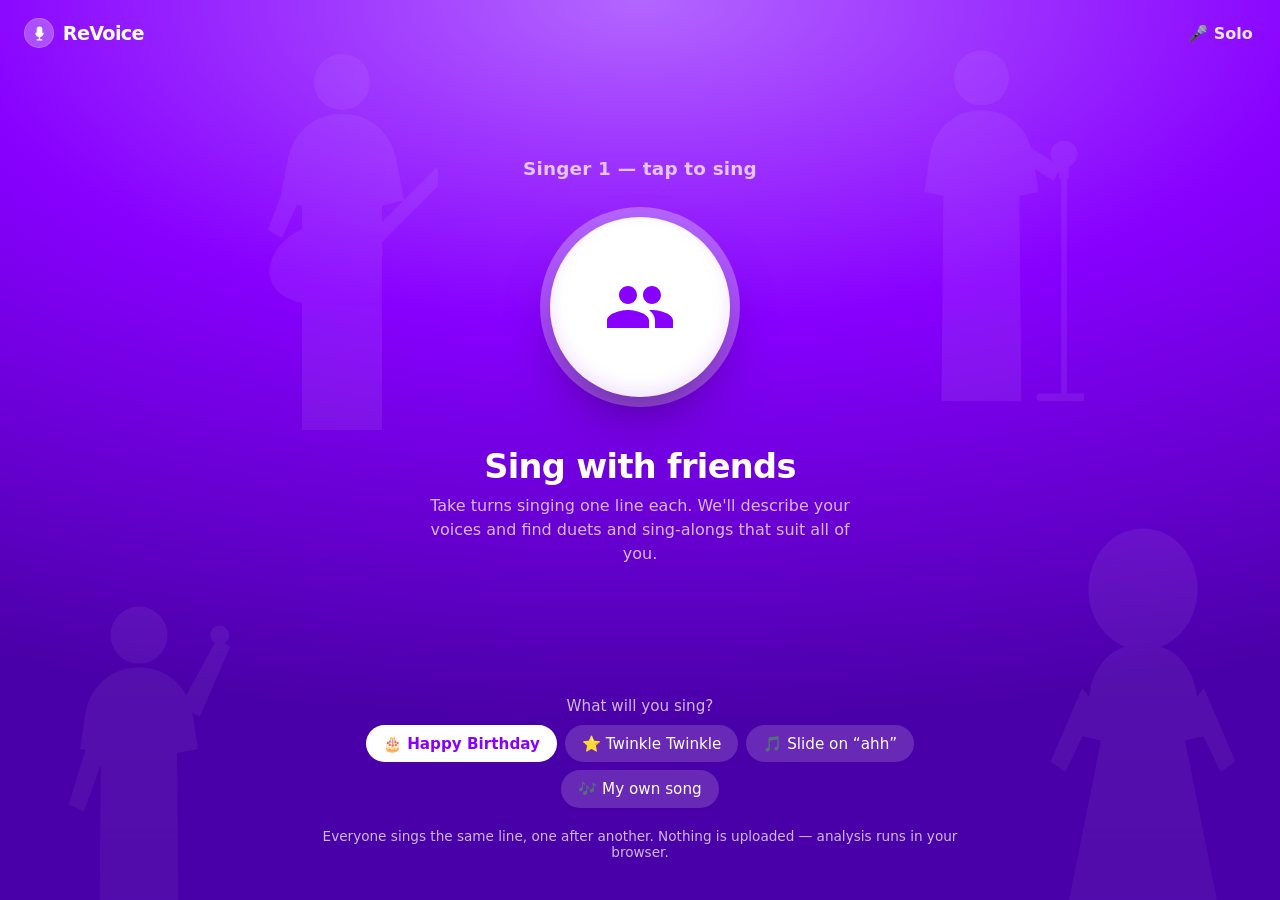
==== commit 0eb99191: "Rename the site to ReVoice Co-Authored-By: Claude Fable 5.1 <noreply@anthropic.com> Claude-Session: " ====
--- a/friends.html
+++ b/friends.html
@@ -4,7 +4,7 @@
   <meta charset="UTF-8" />
   <meta name="viewport" content="width=device-width, initial-scale=1.0" />
   <meta name="theme-color" content="#8800ff" />
-  <title>Sing with friends — Recognise Voice</title>
+  <title>Sing with friends — ReVoice</title>
   <link rel="icon" href="data:image/svg+xml,%3Csvg xmlns='http://www.w3.org/2000/svg' viewBox='0 0 64 64'%3E%3Ccircle cx='32' cy='32' r='32' fill='%238800ff'/%3E%3Cpath fill='%23fff' d='M32 38a8 8 0 0 0 8-8V18a8 8 0 1 0-16 0v12a8 8 0 0 0 8 8zm12-8a12 12 0 0 1-10 11.83V46h6v4H24v-4h6v-4.17A12 12 0 0 1 20 30h4a8 8 0 0 0 16 0h4z'/%3E%3C/svg%3E" />
   <link rel="stylesheet" href="style.css" />
 </head>
@@ -13,9 +13,9 @@
   <!-- ============ INTRO / ROSTER ============ -->
   <section id="screen-intro" class="screen stage">
     <header class="topbar">
-      <a class="brand" href="./" aria-label="Recognise Voice — home">
+      <a class="brand" href="./" aria-label="ReVoice — home">
         <span class="logo" aria-hidden="true"><svg viewBox="0 0 24 24" width="17" height="17"><path fill="currentColor" d="M12 15a4 4 0 0 0 4-4V6a4 4 0 1 0-8 0v5a4 4 0 0 0 4 4zm6-4a6 6 0 0 1-5 5.92V20h3v2H8v-2h3v-3.08A6 6 0 0 1 6 11h2a4 4 0 0 0 8 0h2z"/></svg></span>
-        <span class="wordmark">recognise voice</span>
+        <span class="wordmark">ReVoice</span>
       </a>
       <a class="text-btn nav-link" href="./">🎤 Solo</a>
     </header>
@@ -57,9 +57,9 @@
   <!-- ============ RECORD ============ -->
   <section id="screen-record" class="screen stage" hidden>
     <header class="topbar">
-      <a class="brand" href="./" aria-label="Recognise Voice — home">
+      <a class="brand" href="./" aria-label="ReVoice — home">
         <span class="logo" aria-hidden="true"><svg viewBox="0 0 24 24" width="17" height="17"><path fill="currentColor" d="M12 15a4 4 0 0 0 4-4V6a4 4 0 1 0-8 0v5a4 4 0 0 0 4 4zm6-4a6 6 0 0 1-5 5.92V20h3v2H8v-2h3v-3.08A6 6 0 0 1 6 11h2a4 4 0 0 0 8 0h2z"/></svg></span>
-        <span class="wordmark">recognise voice</span>
+        <span class="wordmark">ReVoice</span>
       </a>
       <button id="cancel-btn" class="text-btn" type="button">Cancel</button>
     </header>
@@ -85,9 +85,9 @@
   <section id="screen-results" class="screen results" hidden>
     <div class="results-stage">
       <header class="topbar">
-        <a class="brand" href="./" aria-label="Recognise Voice — home">
+        <a class="brand" href="./" aria-label="ReVoice — home">
           <span class="logo" aria-hidden="true"><svg viewBox="0 0 24 24" width="17" height="17"><path fill="currentColor" d="M12 15a4 4 0 0 0 4-4V6a4 4 0 1 0-8 0v5a4 4 0 0 0 4 4zm6-4a6 6 0 0 1-5 5.92V20h3v2H8v-2h3v-3.08A6 6 0 0 1 6 11h2a4 4 0 0 0 8 0h2z"/></svg></span>
-          <span class="wordmark">recognise voice</span>
+          <span class="wordmark">ReVoice</span>
         </a>
         <span class="topbar-actions">
           <button id="add-btn" class="text-btn" type="button">Add a singer</button>
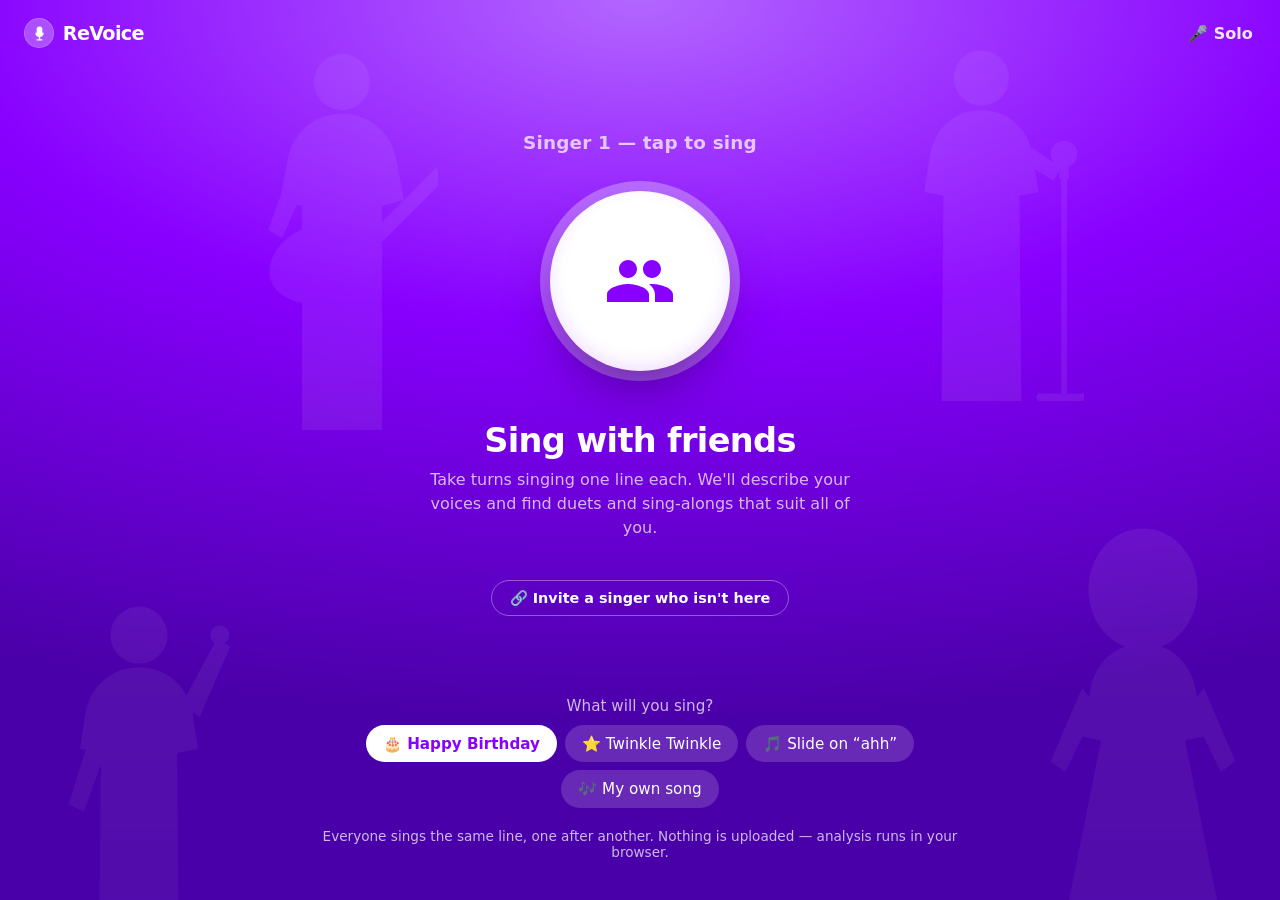
==== commit 9d448f75: "Invite absent singers by link; honest 'what stands out'; unified karaoke icon Sing with friends: an " ====
--- a/friends.html
+++ b/friends.html
@@ -33,11 +33,28 @@
         </span>
       </button>
 
-      <h1>Sing with friends</h1>
-      <p class="lead">Take turns singing one line each. We'll describe your voices and find duets and sing-alongs that suit all of you.</p>
+      <h1 id="intro-title">Sing with friends</h1>
+      <p class="lead" id="intro-lead">Take turns singing one line each. We'll describe your voices and find duets and sing-alongs that suit all of you.</p>
 
       <div class="roster" id="roster"></div>
       <button id="finish-btn" class="finish-btn" type="button" hidden>Finish &amp; analyse</button>
+      <button id="invite-btn" class="ghost-btn" type="button">🔗 Invite a singer who isn't here</button>
+      <p id="notice" class="toast" hidden></p>
+
+      <div id="invite-panel" class="invite-panel" hidden>
+        <div id="invite-result" hidden>
+          <div class="invite-voice">
+            <span class="voice-avatar" id="invite-avatar">?</span>
+            <div>
+              <input id="invite-name" class="roster-name" type="text" maxlength="24" placeholder="Your name" aria-label="Your name" />
+              <div class="roster-meta" id="invite-meta"></div>
+            </div>
+          </div>
+          <p id="invite-desc" class="invite-desc"></p>
+          <button id="send-voice-btn" class="finish-btn" type="button">Send my voice back</button>
+          <p class="hint">The link carries only your analysed voice profile — not the recording.</p>
+        </div>
+      </div>
     </div>
 
     <div class="stage-bottom">
--- a/style.css
+++ b/style.css
@@ -1222,3 +1222,53 @@
 }
 
 .chart-info .song-meta.wrap { white-space: normal; -webkit-line-clamp: 2; }
+
+/* invite flow */
+
+.ghost-btn {
+  margin-top: 1rem;
+  padding: 0.55rem 1.1rem;
+  border: 1px solid rgba(255, 255, 255, 0.35);
+  border-radius: 999px;
+  background: transparent;
+  color: var(--on-brand);
+  font-weight: 600;
+  font-size: 0.9rem;
+  cursor: pointer;
+}
+
+.ghost-btn:hover { background: var(--glass); }
+
+.toast {
+  margin: 0.9rem auto 0;
+  max-width: 46ch;
+  padding: 0.6rem 0.9rem;
+  border-radius: 12px;
+  background: var(--glass-strong);
+  color: var(--on-brand);
+  font-size: 0.88rem;
+  line-height: 1.4;
+}
+
+.invite-panel {
+  width: min(520px, 100%);
+  margin: 1.5rem auto 0;
+  text-align: left;
+}
+
+.invite-voice {
+  display: grid;
+  grid-template-columns: 44px minmax(0, 1fr);
+  gap: 0.85rem;
+  align-items: center;
+  padding: 0.9rem 1rem;
+  border-radius: 16px;
+  background: var(--glass);
+}
+
+.invite-voice .voice-avatar { color: var(--brand); background: var(--on-brand); text-shadow: none; }
+.invite-desc { margin: 0.9rem 0 0.25rem; color: var(--on-brand-muted); font-size: 0.95rem; line-height: 1.5; }
+.invite-panel .finish-btn { margin-top: 0.9rem; }
+.invite-panel .hint { margin-top: 0.5rem; text-align: center; }
+
+.link-btn svg { vertical-align: -3px; margin-right: 0.2rem; }
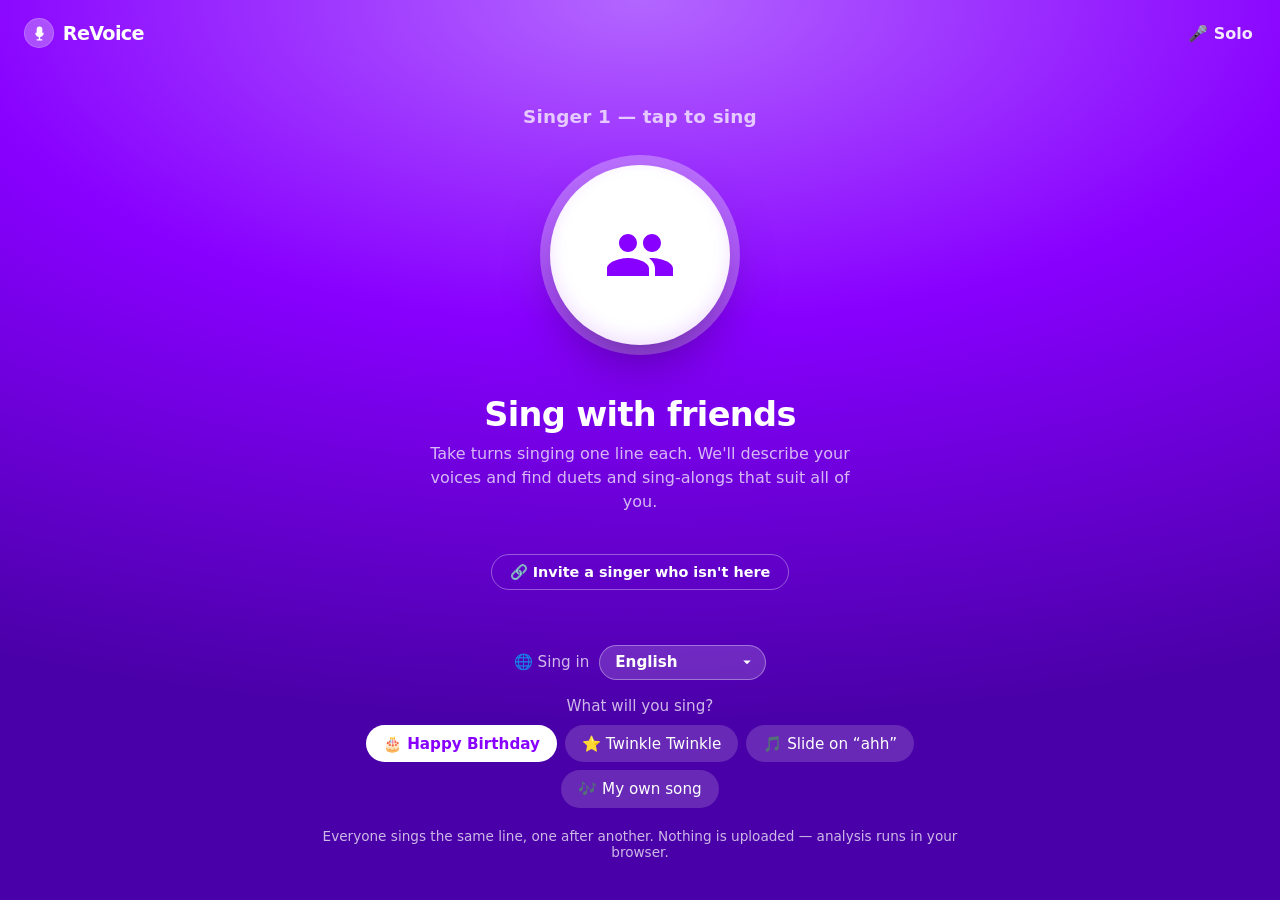
==== commit a4ef8d51: "Choose the language you sing in Add a Sing-in language picker (10 languages or any) on both pages, r" ====
--- a/friends.html
+++ b/friends.html
@@ -58,6 +58,10 @@
     </div>
 
     <div class="stage-bottom">
+      <div class="lang-row">
+        <label for="lang-select">🌐 Sing in</label>
+        <select id="lang-select" class="lang-select" aria-label="Language to sing in"></select>
+      </div>
       <p class="picker-label">What will you sing?</p>
       <div class="chips" id="prompt-chips">
         <button class="chip selected" data-line="Happy birthday to you, happy birthday to you…">🎂 Happy Birthday</button>
@@ -137,7 +141,7 @@
           <div class="section-head">
             <h2>Duets for the two of you</h2>
           </div>
-          <p class="sub">Tap the artwork for the karaoke version. Each row says who takes which part.</p>
+          <p class="sub" id="duets-sub">Tap the artwork for the karaoke version. Each row says who takes which part.</p>
           <div class="chart" id="duets"></div>
         </section>
 
@@ -145,7 +149,7 @@
           <div class="section-head">
             <h2 id="group-heading">Sing-alongs for everyone</h2>
           </div>
-          <p class="sub">Songs whose melody sits comfortably in all your voices — everyone sings in their own octave.</p>
+          <p class="sub" id="group-sub">Songs whose melody sits comfortably in all your voices — everyone sings in their own octave.</p>
           <div class="chart" id="group-songs"></div>
         </section>
 
--- a/style.css
+++ b/style.css
@@ -968,102 +968,6 @@
 .chart-row .chart-info { grid-column: 3; align-self: end; }
 .chart-row .chart-actions { grid-column: 3; align-self: start; }
 
-/* ---------- faint performer silhouettes behind the violet stages ---------- */
-
-.stage,
-.results-stage {
-  position: relative;
-  isolation: isolate;
-}
-
-.stage::before,
-.results-stage::before {
-  content: "";
-  position: absolute;
-  inset: 0;
-  z-index: 0;
-  pointer-events: none;
-  opacity: 0.075;
-  background-repeat: no-repeat;
-  background-image:
-    url("data:image/svg+xml,%3Csvg xmlns=%22http://www.w3.org/2000/svg%22 width=%22200%22 height=%22400%22 viewBox=%220 0 200 400%22%3E%3Cg fill=%22%23fff%22%3E%3Ccircle cx=%22100%22 cy=%2258%22 r=%2230%22/%3E%3Cpath d=%22M100 92c-28 0-50 18-56 46l-6 40 22 4-2 218h84l-2-218 22-4-6-40c-6-28-28-46-56-46z%22/%3E%3Cpath d=%22M56 140l-30 96 16 8 30-84z%22/%3E%3Cpath d=%22M144 132l38-70 14 8-32 74z%22/%3E%3Ccircle cx=%22185%22 cy=%2258%22 r=%2210%22/%3E%3C/g%3E%3C/svg%3E"),
-    url("data:image/svg+xml,%3Csvg xmlns=%22http://www.w3.org/2000/svg%22 width=%22200%22 height=%22400%22 viewBox=%220 0 200 400%22%3E%3Cg fill=%22%23fff%22%3E%3Cellipse cx=%22100%22 cy=%2266%22 rx=%2252%22 ry=%2258%22/%3E%3Cpath d=%22M100 118c-26 0-44 16-50 42l-8 46 18 4-38 190h156l-38-190 18-4-8-46c-6-26-24-42-50-42z%22/%3E%3Cpath d=%22M42 160l-30 70 14 10 30-62z%22/%3E%3Cpath d=%22M158 160l30 70-14 10-30-62z%22/%3E%3C/g%3E%3C/svg%3E"),
-    url("data:image/svg+xml,%3Csvg xmlns=%22http://www.w3.org/2000/svg%22 width=%22200%22 height=%22400%22 viewBox=%220 0 200 400%22%3E%3Cg fill=%22%23fff%22%3E%3Ccircle cx=%22104%22 cy=%2252%22 r=%2228%22/%3E%3Cpath d=%22M104 84c-28 0-48 18-54 44l-8 42 22 6 0 224h80l0-224 22-6-8-42c-6-26-26-44-54-44z%22/%3E%3Cellipse cx=%2288%22 cy=%22232%22 rx=%2258%22 ry=%2240%22 transform=%22rotate%28-18 88 232%29%22/%3E%3Cpath d=%22M128 208l70-70 10 10-70 70z%22/%3E%3Cpath d=%22M56 130l-26 70 14 8 26-58z%22/%3E%3C/g%3E%3C/svg%3E"),
-    url("data:image/svg+xml,%3Csvg xmlns=%22http://www.w3.org/2000/svg%22 width=%22200%22 height=%22400%22 viewBox=%220 0 200 400%22%3E%3Cg fill=%22%23fff%22%3E%3Ccircle cx=%2292%22 cy=%2260%22 r=%2229%22/%3E%3Cpath d=%22M92 94c-28 0-48 18-54 46l-6 40 20 4-2 216h84l-2-216 20-4-6-40c-6-28-26-46-54-46z%22/%3E%3Cpath d=%22M136 128l40 26-8 14-40-24z%22/%3E%3Crect x=%22176%22 y=%22150%22 width=%226%22 height=%22250%22/%3E%3Crect x=%22150%22 y=%22392%22 width=%2258%22 height=%228%22 rx=%224%22/%3E%3Ccircle cx=%22179%22 cy=%22140%22 r=%2214%22/%3E%3Crect x=%22174%22 y=%22150%22 width=%2210%22 height=%2216%22/%3E%3C/g%3E%3C/svg%3E");
-  background-size: 190px 380px, 210px 420px, 200px 400px, 190px 380px;
-  background-position: left 4% bottom -60px, right 3% bottom -40px, left 22% top 6%, right 18% top 4%;
-  mask-image: linear-gradient(to bottom, rgba(0, 0, 0, 0.7), rgba(0, 0, 0, 1) 40%, rgba(0, 0, 0, 0.6));
-  -webkit-mask-image: linear-gradient(to bottom, rgba(0, 0, 0, 0.7), rgba(0, 0, 0, 1) 40%, rgba(0, 0, 0, 0.6));
-}
-
-.results-stage::before {
-  background-position: left 2% bottom -120px, right 2% bottom -110px, left -40px top -200px, right -40px top -200px;
-}
-
-.stage > *,
-.results-stage > * {
-  position: relative;
-  z-index: 1;
-}
-
-@media (max-width: 640px) {
-  .stage::before,
-  .results-stage::before {
-    background-size: 150px 300px, 165px 330px, 0 0, 0 0;
-    background-position: left -30px bottom -40px, right -30px bottom -30px, 0 0, 0 0;
-  }
-}
-
-/* landing-page chat bubbles */
-
-.bubbles { position: absolute; inset: 0; pointer-events: none; z-index: 1; }
-
-.bubble {
-  position: absolute;
-  max-width: 200px;
-  padding: 0.55rem 0.85rem;
-  border-radius: 16px;
-  background: rgba(255, 255, 255, 0.16);
-  color: var(--on-brand);
-  font-size: 0.85rem;
-  font-weight: 600;
-  line-height: 1.3;
-  backdrop-filter: blur(6px);
-  -webkit-backdrop-filter: blur(6px);
-  box-shadow: 0 10px 30px -18px rgba(0, 0, 0, 0.6);
-  animation: bob 6s ease-in-out infinite;
-}
-
-.bubble::after {
-  content: "";
-  position: absolute;
-  bottom: -6px;
-  width: 12px;
-  height: 12px;
-  background: inherit;
-  transform: rotate(45deg);
-  border-radius: 2px;
-}
-
-.bubble.left::after { left: 16px; }
-.bubble.right::after { right: 16px; }
-.bubble.b1 { left: 7%; top: 21%; }
-.bubble.b2 { right: 8%; top: 27%; animation-delay: -2s; }
-.bubble.b3 { left: 12%; top: 64%; animation-delay: -4s; }
-.bubble.b4 { right: 11%; top: 60%; animation-delay: -1s; }
-
-@keyframes bob {
-  0%, 100% { transform: translateY(0); }
-  50% { transform: translateY(-8px); }
-}
-
-@media (max-width: 900px) {
-  .bubble { font-size: 0.78rem; max-width: 150px; }
-  .bubble.b1 { left: 3%; top: 13%; }
-  .bubble.b2 { right: 3%; top: 19%; }
-  .bubble.b3, .bubble.b4 { display: none; }
-}
-
 /* ---------- navigation ---------- */
 
 .nav-link { text-decoration: none; }
@@ -1272,3 +1176,40 @@
 .invite-panel .hint { margin-top: 0.5rem; text-align: center; }
 
 .link-btn svg { vertical-align: -3px; margin-right: 0.2rem; }
+
+/* language picker */
+
+.lang-row {
+  display: flex;
+  align-items: center;
+  justify-content: center;
+  gap: 0.6rem;
+  margin-bottom: 1.1rem;
+  color: var(--on-brand-muted);
+  font-size: 0.95rem;
+}
+
+.lang-select {
+  appearance: none;
+  -webkit-appearance: none;
+  padding: 0.45rem 2rem 0.45rem 0.95rem;
+  border-radius: 999px;
+  border: 1px solid rgba(255, 255, 255, 0.35);
+  background: var(--glass) url("data:image/svg+xml,%3Csvg xmlns='http://www.w3.org/2000/svg' viewBox='0 0 24 24'%3E%3Cpath fill='%23fff' d='M7 10l5 5 5-5z'/%3E%3C/svg%3E") no-repeat right 0.55rem center / 18px;
+  color: var(--on-brand);
+  font: inherit;
+  font-weight: 700;
+  cursor: pointer;
+}
+
+.lang-select option { color: var(--text); }
+
+.lang-select.dark {
+  background: var(--sheet-alt) url("data:image/svg+xml,%3Csvg xmlns='http://www.w3.org/2000/svg' viewBox='0 0 24 24'%3E%3Cpath fill='%236d6486' d='M7 10l5 5 5-5z'/%3E%3C/svg%3E") no-repeat right 0.55rem center / 18px;
+  color: var(--text);
+  border-color: var(--line);
+  font-size: 0.85rem;
+  padding: 0.35rem 1.8rem 0.35rem 0.8rem;
+}
+
+.section-head.plain { border-bottom: none; padding-bottom: 0; align-items: center; }
